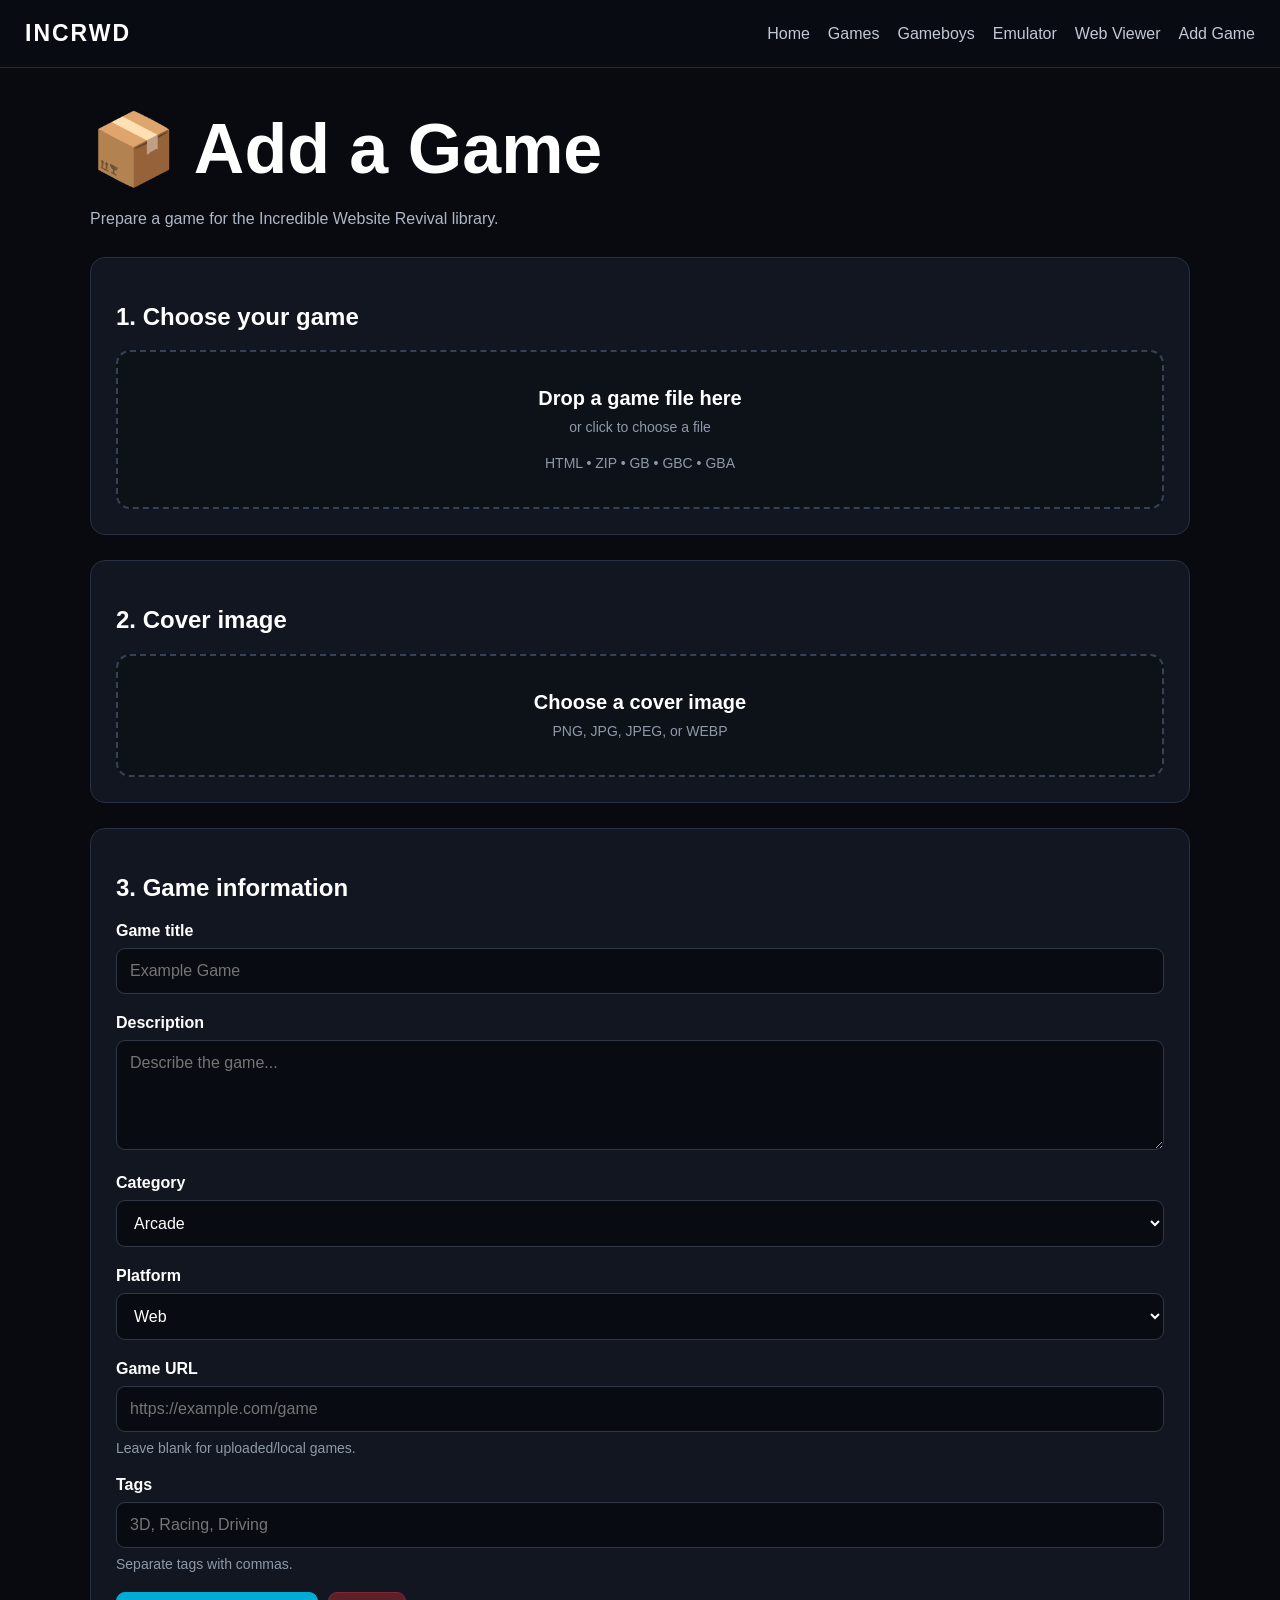
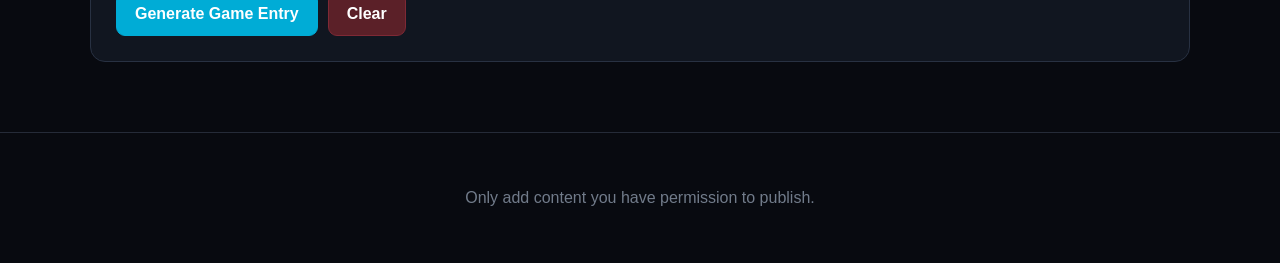
==== add-game.html @ 76abceed "Add cover image support" ====
<!DOCTYPE html>
<html lang="en">
<head>
<meta charset="UTF-8">
<meta name="viewport" content="width=device-width, initial-scale=1.0">
<title>Add Game | Incredible Website Revival</title>

<style>
*{box-sizing:border-box}

body{
    margin:0;
    min-height:100vh;
    font-family:Arial,Helvetica,sans-serif;
    background:#080a10;
    color:#fff
}

header{
    min-height:68px;
    display:flex;
    align-items:center;
    justify-content:space-between;
    gap:20px;
    padding:14px 25px;
    background:#090b12;
    border-bottom:1px solid #252b38
}

.logo{
    font-size:23px;
    font-weight:900;
    letter-spacing:2px
}

nav{
    display:flex;
    flex-wrap:wrap;
    gap:18px
}

nav a{
    color:#c2c9d4;
    text-decoration:none
}

nav a:hover{color:#fff}

main{
    width:min(1100px,94%);
    margin:auto;
    padding:40px 0 70px
}

h1{
    margin:0;
    font-size:clamp(38px,7vw,70px)
}

.subtitle{
    color:#aeb7c5;
    line-height:1.6
}

.panel{
    margin-top:25px;
    padding:25px;
    background:#111620;
    border:1px solid #283142;
    border-radius:15px
}

label{
    display:block;
    margin-bottom:8px;
    font-weight:bold
}

input,select,textarea{
    width:100%;
    padding:13px;
    border-radius:9px;
    border:1px solid #303847;
    background:#080b11;
    color:#fff;
    font:inherit
}

textarea{
    min-height:110px;
    resize:vertical
}

.field{margin-bottom:20px}

.dropzone{
    padding:35px 20px;
    text-align:center;
    border:2px dashed #374256;
    border-radius:14px;
    background:#0d1118;
    cursor:pointer;
    transition:.2s
}

.dropzone:hover,
.dropzone.dragging{
    border-color:#00c8ee;
    background:#101923
}

.dropzone strong{
    display:block;
    font-size:20px;
    margin-bottom:8px
}

.muted{
    color:#8f99a8;
    font-size:14px
}

.button-row{
    display:flex;
    flex-wrap:wrap;
    gap:10px
}

button{
    padding:12px 18px;
    border-radius:9px;
    border:1px solid #303847;
    background:#171d28;
    color:#fff;
    cursor:pointer;
    font:inherit;
    font-weight:bold
}

button:hover{background:#202838}

.primary{
    background:#00acd6;
    border-color:#00acd6
}

.primary:hover{background:#00c2ed}

.danger{
    background:#5b2028;
    border-color:#7f2935
}

.result{display:none}

pre{
    margin:0;
    padding:18px;
    overflow-x:auto;
    background:#07090d;
    border:1px solid #242c39;
    border-radius:10px;
    color:#dbe3ee
}

.preview{
    display:none;
    margin-top:20px;
    padding:18px;
    background:#07090d;
    border-radius:10px;
    border:1px solid #242c39
}

.preview img{
    width:100%;
    max-height:300px;
    object-fit:cover;
    border-radius:10px
}

.preview iframe{
    width:100%;
    height:500px;
    border:0;
    border-radius:8px;
    background:#fff;
    margin-top:15px
}

.badge{
    display:inline-block;
    padding:6px 9px;
    margin-bottom:10px;
    border-radius:999px;
    background:#172432;
    color:#7fddf5;
    font-size:12px;
    font-weight:bold
}

.notice{
    padding:14px;
    border-radius:9px;
    background:#171d28;
    color:#aeb7c5;
    line-height:1.5
}

footer{
    padding:40px 20px;
    text-align:center;
    border-top:1px solid #252b38;
    color:#717b8a
}

@media(max-width:700px){
    header{flex-direction:column}
    nav{justify-content:center}
}
</style>
</head>

<body>

<header>
    <div class="logo">INCRWD</div>

    <nav>
        <a href="index.html">Home</a>
        <a href="games.html">Games</a>
        <a href="gameboys.html">Gameboys</a>
        <a href="emulator.html">Emulator</a>
        <a href="web.html">Web Viewer</a>
        <a href="add-game.html">Add Game</a>
    </nav>
</header>

<main>

<h1>📦 Add a Game</h1>

<p class="subtitle">
    Prepare a game for the Incredible Website Revival library.
</p>

<div class="panel">

    <h2>1. Choose your game</h2>

    <div id="dropzone" class="dropzone">
        <strong>Drop a game file here</strong>
        <span class="muted">or click to choose a file</span>
        <br><br>
        <span class="muted">
            HTML • ZIP • GB • GBC • GBA
        </span>
    </div>

    <input
        id="file"
        type="file"
        accept=".html,.htm,.zip,.gb,.gbc,.gba"
        hidden
    >

    <div
        id="fileInfo"
        class="notice"
        style="display:none;margin-top:15px;">
    </div>

</div>

<div class="panel">

    <h2>2. Cover image</h2>

    <div id="imageDropzone" class="dropzone">

        <strong>Choose a cover image</strong>

        <span class="muted">
            PNG, JPG, JPEG, or WEBP
        </span>

    </div>

    <input
        id="imageFile"
        type="file"
        accept=".png,.jpg,.jpeg,.webp"
        hidden
    >

    <div
        id="imageInfo"
        class="notice"
        style="display:none;margin-top:15px;">
    </div>

    <div
        id="imagePreview"
        class="preview">
        <img id="previewImage" alt="Game cover">
    </div>

</div>

<div class="panel">

    <h2>3. Game information</h2>

    <div class="field">
        <label for="title">Game title</label>

        <input
            id="title"
            type="text"
            placeholder="Example Game">
    </div>

    <div class="field">
        <label for="description">Description</label>

        <textarea
            id="description"
            placeholder="Describe the game..."></textarea>
    </div>

    <div class="field">
        <label for="category">Category</label>

        <select id="category">
            <option>Arcade</option>
            <option>Action</option>
            <option>Adventure</option>
            <option>Racing</option>
            <option>Platformer</option>
            <option>Puzzle</option>
            <option>Strategy</option>
            <option>Sports</option>
            <option>Multiplayer</option>
            <option>Indie</option>
            <option>Educational</option>
            <option>Creative</option>
            <option>Gameboys</option>
            <option>Other</option>
        </select>
    </div>

    <div class="field">
        <label for="platform">Platform</label>

        <select id="platform">
            <option>Web</option>
            <option>PC</option>
            <option>Game Boy</option>
            <option>Game Boy Color</option>
            <option>Game Boy Advance</option>
            <option>Other</option>
        </select>
    </div>

    <div class="field">
        <label for="url">Game URL</label>

        <input
            id="url"
            type="url"
            placeholder="https://example.com/game">

        <div class="muted" style="margin-top:8px">
            Leave blank for uploaded/local games.
        </div>
    </div>

    <div class="field">
        <label for="tags">Tags</label>

        <input
            id="tags"
            type="text"
            placeholder="3D, Racing, Driving">

        <div class="muted" style="margin-top:8px">
            Separate tags with commas.
        </div>
    </div>

    <div class="button-row">

        <button id="generate" class="primary">
            Generate Game Entry
        </button>

        <button id="clear" class="danger">
            Clear
        </button>

    </div>

</div>

<div
    id="previewPanel"
    class="panel"
    style="display:none;">

    <h2>4. Preview</h2>

    <div id="previewText" class="notice"></div>

    <div id="browserPreview" class="preview">

        <h3>Browser preview</h3>

        <iframe
            id="previewFrame"
            sandbox="allow-scripts allow-forms">
        </iframe>

    </div>

</div>

<div id="resultPanel" class="panel result">

    <h2>5. Generated games.json entry</h2>

    <p class="muted">
        Copy this object into your games.json.
    </p>

    <pre id="result"></pre>

    <div class="button-row" style="margin-top:15px">

        <button id="copy" class="primary">
            Copy JSON
        </button>

    </div>

    <div class="notice" style="margin-top:20px">

        <strong>Important:</strong>
        The game and cover image still need to be added
        to your repository through GitHub/Codespaces.

    </div>

</div>

</main>

<footer>
    <p>Only add content you have permission to publish.</p>
</footer>

<script>

const fileInput =
    document.getElementById("file");

const dropzone =
    document.getElementById("dropzone");

const fileInfo =
    document.getElementById("fileInfo");

const imageInput =
    document.getElementById("imageFile");

const imageDropzone =
    document.getElementById("imageDropzone");

const imageInfo =
    document.getElementById("imageInfo");

const imagePreview =
    document.getElementById("imagePreview");

const previewImage =
    document.getElementById("previewImage");

const titleInput =
    document.getElementById("title");

const descriptionInput =
    document.getElementById("description");

const categoryInput =
    document.getElementById("category");

const platformInput =
    document.getElementById("platform");

const urlInput =
    document.getElementById("url");

const tagsInput =
    document.getElementById("tags");

const result =
    document.getElementById("result");

const resultPanel =
    document.getElementById("resultPanel");

const previewPanel =
    document.getElementById("previewPanel");

const previewText =
    document.getElementById("previewText");

const browserPreview =
    document.getElementById("browserPreview");

const previewFrame =
    document.getElementById("previewFrame");

let selectedFile = null;
let selectedImage = null;


/* GAME FILE */

dropzone.onclick =
    () => fileInput.click();

fileInput.onchange =
    () => {

        if(fileInput.files.length){
            setFile(fileInput.files[0]);
        }

    };


dropzone.ondragover =
    event => {

        event.preventDefault();
        dropzone.classList.add("dragging");

    };


dropzone.ondragleave =
    () => dropzone.classList.remove("dragging");


dropzone.ondrop =
    event => {

        event.preventDefault();

        dropzone.classList.remove("dragging");

        if(event.dataTransfer.files.length){
            setFile(event.dataTransfer.files[0]);
        }

    };


function setFile(file){

    selectedFile = file;

    const extension =
        getExtension(file.name);

    fileInfo.style.display = "block";

    fileInfo.innerHTML =
        `<strong>${escapeHTML(file.name)}</strong>
        <br>${formatBytes(file.size)}
        <br>Detected type: ${escapeHTML(extension || "unknown")}`;

    if(!titleInput.value.trim()){

        titleInput.value =
            file.name.replace(/\.[^/.]+$/,"");

    }

    if(
        extension === "gba" ||
        extension === "gbc" ||
        extension === "gb"
    ){

        categoryInput.value = "Gameboys";

        if(extension === "gba")
            platformInput.value = "Game Boy Advance";

        if(extension === "gbc")
            platformInput.value = "Game Boy Color";

        if(extension === "gb")
            platformInput.value = "Game Boy";
    }

}


/* IMAGE */

imageDropzone.onclick =
    () => imageInput.click();

imageInput.onchange =
    () => {

        if(imageInput.files.length){
            setImage(imageInput.files[0]);
        }

    };


imageDropzone.ondragover =
    event => {

        event.preventDefault();
        imageDropzone.classList.add("dragging");

    };


imageDropzone.ondragleave =
    () => imageDropzone.classList.remove("dragging");


imageDropzone.ondrop =
    event => {

        event.preventDefault();

        imageDropzone.classList.remove("dragging");

        if(event.dataTransfer.files.length){
            setImage(event.dataTransfer.files[0]);
        }

    };


function setImage(file){

    if(!file.type.startsWith("image/")){

        alert("Please choose an image file.");

        return;
    }

    selectedImage = file;

    imageInfo.style.display = "block";

    imageInfo.textContent =
        file.name + " • " +
        formatBytes(file.size);

    imagePreview.style.display = "block";

    previewImage.src =
        URL.createObjectURL(file);

}


/* HELPERS */

function getExtension(name){

    const parts =
        name.toLowerCase().split(".");

    return parts.length > 1
        ? parts.pop()
        : "";

}


function getGameType(file){

    const extension =
        getExtension(file.name);

    if(extension === "html" || extension === "htm")
        return "html";

    if(extension === "zip")
        return "zip";

    if(
        extension === "gb" ||
        extension === "gbc" ||
        extension === "gba"
    )
        return "emulator";

    return "file";
}


function getCore(file){

    const extension =
        getExtension(file.name);

    if(extension === "gb") return "gb";
    if(extension === "gbc") return "gbc";
    if(extension === "gba") return "gba";

    return null;
}


function slug(text){

    return text
        .toLowerCase()
        .replace(/[^a-z0-9]+/g,"-")
        .replace(/^-|-$/g,"");

}


function generateEntry(){

    const title =
        titleInput.value.trim();

    const description =
        descriptionInput.value.trim();

    const category =
        categoryInput.value;

    const platform =
        platformInput.value;

    const url =
        urlInput.value.trim();

    const tags =
        tagsInput.value
            .split(",")
            .map(x => x.trim())
            .filter(Boolean);

    if(!title){

        alert("Please enter a game title.");

        return;
    }

    const type =
        selectedFile
            ? getGameType(selectedFile)
            : "web";

    const entry = {

        title:
            title,

        description:
            description ||
            "No description provided.",

        category:
            category,

        platform:
            platform,

        type:
            type,

        featured:
            false,

        tags:
            tags

    };


    if(url){

        entry.url = url;

        if(type === "web"){
            entry.external = true;
        }

    }


    if(selectedFile){

        const extension =
            getExtension(
                selectedFile.name
            );

        if(type === "emulator"){

            entry.file =
                "games/gameboys/" +
                selectedFile.name;

            entry.core =
                getCore(selectedFile);

        }

        else if(type === "html"){

            entry.url =
                "games/browser/" +
                slug(title) +
                "/index.html";

        }

        else if(type === "zip"){

            entry.path =
                "games/browser/" +
                slug(title) +
                "/";

        }

    }


    /*
       COVER IMAGE PATH
    */

    if(selectedImage){

        entry.image =
            "games/images/" +
            selectedImage.name;

    }


    result.textContent =
        JSON.stringify(
            entry,
            null,
            4
        );

    resultPanel.style.display =
        "block";

    previewPanel.style.display =
        "block";


    previewText.innerHTML =
        `<span class="badge">
            ${escapeHTML(type.toUpperCase())}
        </span>
        <br>
        <strong>${escapeHTML(title)}</strong>
        <br>
        ${escapeHTML(
            description ||
            "No description provided."
        )}`;


    browserPreview.style.display =
        "none";


    if(
        selectedFile &&
        type === "html"
    ){

        browserPreview.style.display =
            "block";

        previewFrame.src =
            URL.createObjectURL(
                selectedFile
            );

    }

}


document
    .getElementById("generate")
    .onclick = generateEntry;


document
    .getElementById("copy")
    .onclick = async () => {

        try{

            await navigator.clipboard.writeText(
                result.textContent
            );

            document.getElementById("copy")
                .textContent = "Copied!";

            setTimeout(
                () =>
                    document.getElementById("copy")
                        .textContent = "Copy JSON",
                1500
            );

        }catch{

            alert(
                "Copy failed. Copy the JSON manually."
            );

        }

    };


document
    .getElementById("clear")
    .onclick = () => {

        selectedFile = null;
        selectedImage = null;

        fileInput.value = "";
        imageInput.value = "";

        titleInput.value = "";
        descriptionInput.value = "";
        categoryInput.value = "Arcade";
        platformInput.value = "Web";
        urlInput.value = "";
        tagsInput.value = "";

        fileInfo.style.display = "none";
        imageInfo.style.display = "none";
        imagePreview.style.display = "none";
        previewPanel.style.display = "none";
        resultPanel.style.display = "none";

        previewFrame.src = "";
        previewImage.src = "";

    };


function formatBytes(bytes){

    if(bytes === 0)
        return "0 Bytes";

    const units = [
        "Bytes",
        "KB",
        "MB",
        "GB"
    ];

    const index =
        Math.floor(
            Math.log(bytes) /
            Math.log(1024)
        );

    return (
        parseFloat(
            (
                bytes /
                Math.pow(1024,index)
            ).toFixed(2)
        ) +
        " " +
        units[index]
    );

}


function escapeHTML(value){

    return String(value)
        .replaceAll("&","&amp;")
        .replaceAll("<","&lt;")
        .replaceAll(">","&gt;")
        .replaceAll('"',"&quot;")
        .replaceAll("'","&#039;");

}

</script>

</body>
</html>
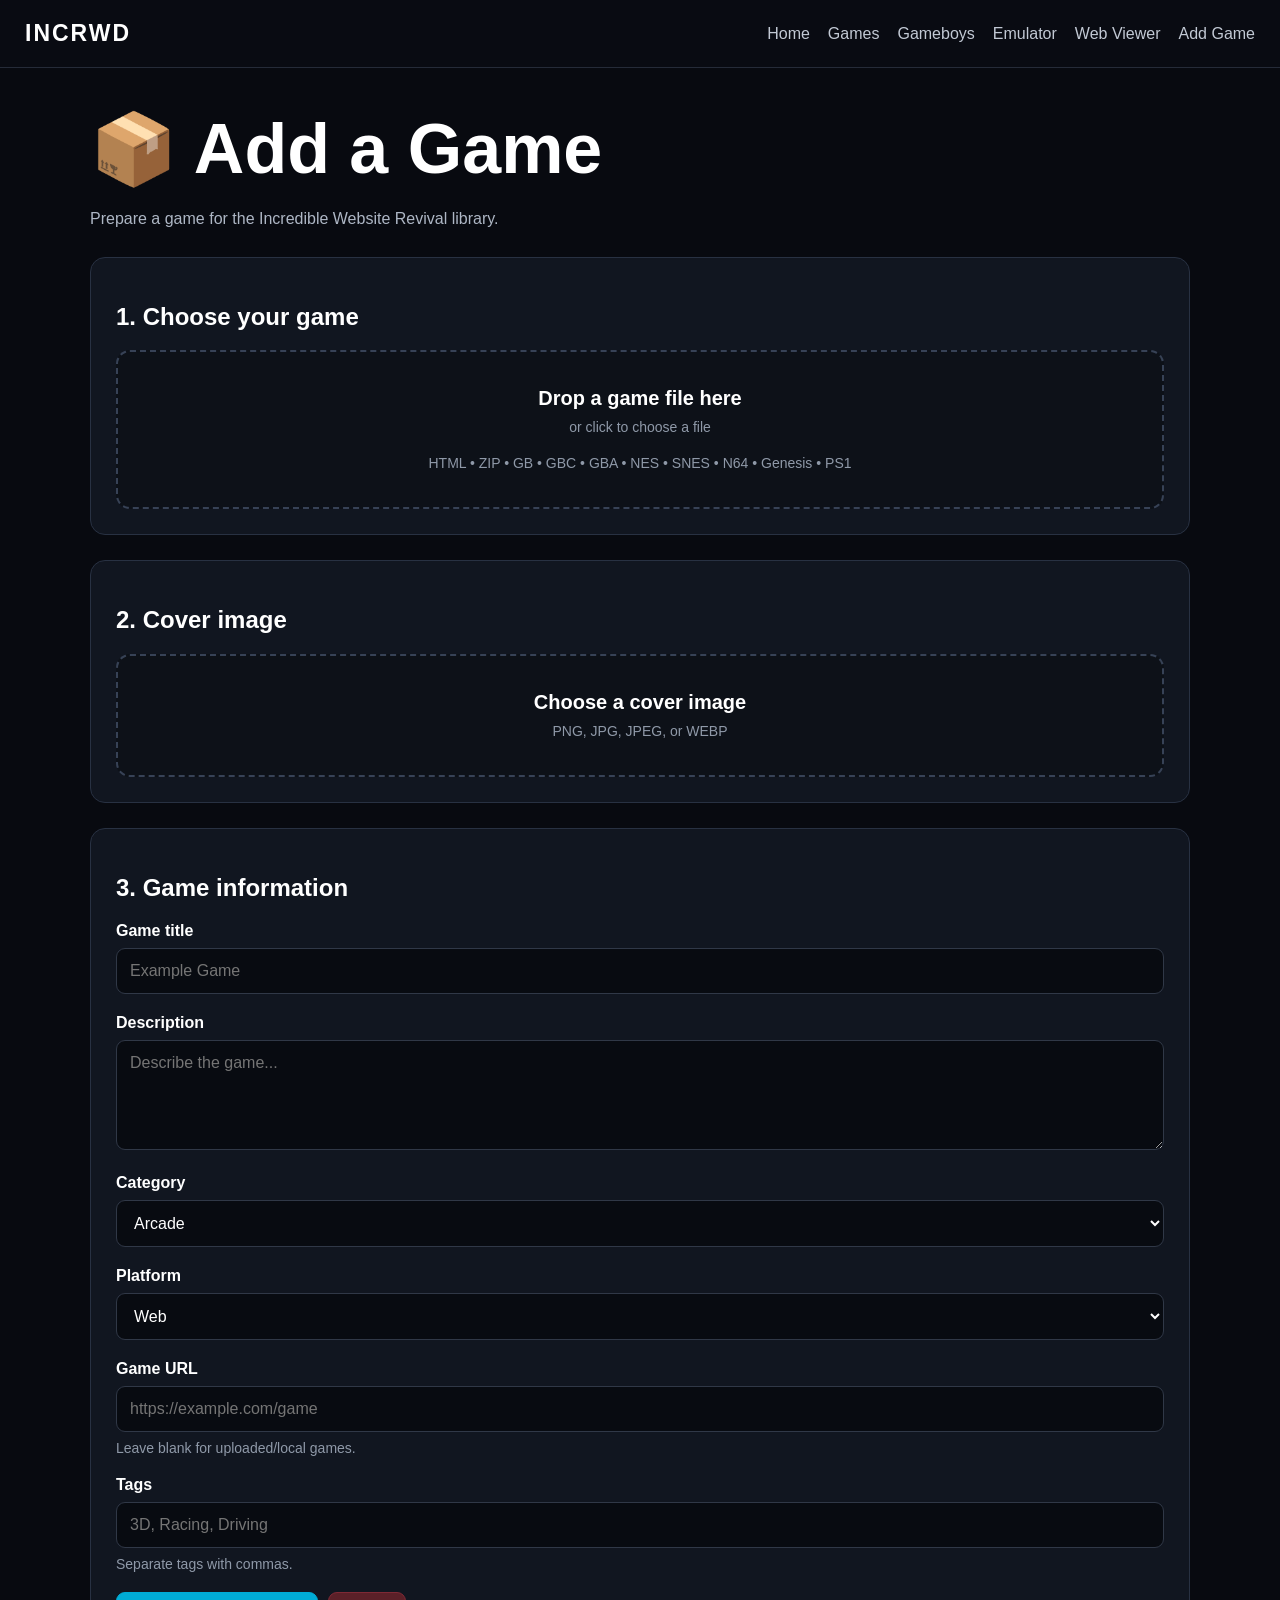
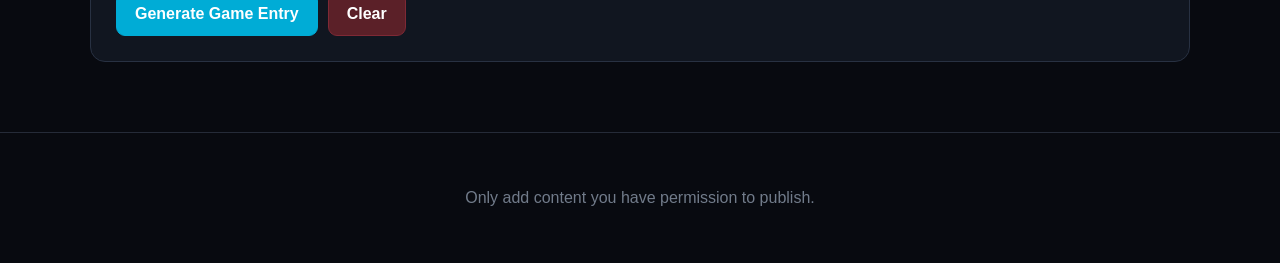
==== commit 7fc605ab: "Expand emulator file detection" ====
--- a/add-game.html
+++ b/add-game.html
@@ -253,14 +253,14 @@
         <span class="muted">or click to choose a file</span>
         <br><br>
         <span class="muted">
-            HTML • ZIP • GB • GBC • GBA
+            HTML • ZIP • GB • GBC • GBA • NES • SNES • N64 • Genesis • PS1
         </span>
     </div>
 
     <input
         id="file"
         type="file"
-        accept=".html,.htm,.zip,.gb,.gbc,.gba"
+        accept=".html,.htm,.zip,.gb,.gbc,.gba,.nes,.fds,.sfc,.smc,.n64,.z64,.v64,.md,.gen,.smd,.sms,.gg,.pce,.ngp,.ngc,.ws,.wsc,.a26,.a52,.a78,.lnx,.col,.d64,.iso,.cue,.chd,.pbp"
         hidden
     >
 
@@ -460,560 +460,51 @@
 
 <script>
 
-const fileInput =
-    document.getElementById("file");
-
-const dropzone =
-    document.getElementById("dropzone");
-
-const fileInfo =
-    document.getElementById("fileInfo");
-
-const imageInput =
-    document.getElementById("imageFile");
-
-const imageDropzone =
-    document.getElementById("imageDropzone");
-
-const imageInfo =
-    document.getElementById("imageInfo");
-
-const imagePreview =
-    document.getElementById("imagePreview");
-
-const previewImage =
-    document.getElementById("previewImage");
-
-const titleInput =
-    document.getElementById("title");
-
-const descriptionInput =
-    document.getElementById("description");
-
-const categoryInput =
-    document.getElementById("category");
-
-const platformInput =
-    document.getElementById("platform");
-
-const urlInput =
-    document.getElementById("url");
-
-const tagsInput =
-    document.getElementById("tags");
-
-const result =
-    document.getElementById("result");
-
-const resultPanel =
-    document.getElementById("resultPanel");
-
-const previewPanel =
-    document.getElementById("previewPanel");
-
-const previewText =
-    document.getElementById("previewText");
-
-const browserPreview =
-    document.getElementById("browserPreview");
-
-const previewFrame =
-    document.getElementById("previewFrame");
-
-let selectedFile = null;
-let selectedImage = null;
-
-
-/* GAME FILE */
-
-dropzone.onclick =
-    () => fileInput.click();
-
-fileInput.onchange =
-    () => {
-
-        if(fileInput.files.length){
-            setFile(fileInput.files[0]);
-        }
-
-    };
-
-
-dropzone.ondragover =
-    event => {
-
-        event.preventDefault();
-        dropzone.classList.add("dragging");
-
-    };
-
-
-dropzone.ondragleave =
-    () => dropzone.classList.remove("dragging");
-
-
-dropzone.ondrop =
-    event => {
-
-        event.preventDefault();
-
-        dropzone.classList.remove("dragging");
-
-        if(event.dataTransfer.files.length){
-            setFile(event.dataTransfer.files[0]);
-        }
-
-    };
-
-
-function setFile(file){
-
-    selectedFile = file;
-
-    const extension =
-        getExtension(file.name);
-
-    fileInfo.style.display = "block";
-
-    fileInfo.innerHTML =
-        `<strong>${escapeHTML(file.name)}</strong>
-        <br>${formatBytes(file.size)}
-        <br>Detected type: ${escapeHTML(extension || "unknown")}`;
-
-    if(!titleInput.value.trim()){
-
-        titleInput.value =
-            file.name.replace(/\.[^/.]+$/,"");
-
-    }
-
-    if(
-        extension === "gba" ||
-        extension === "gbc" ||
-        extension === "gb"
-    ){
-
-        categoryInput.value = "Gameboys";
-
-        if(extension === "gba")
-            platformInput.value = "Game Boy Advance";
-
-        if(extension === "gbc")
-            platformInput.value = "Game Boy Color";
-
-        if(extension === "gb")
-            platformInput.value = "Game Boy";
-    }
-
-}
-
-
-/* IMAGE */
-
-imageDropzone.onclick =
-    () => imageInput.click();
-
-imageInput.onchange =
-    () => {
-
-        if(imageInput.files.length){
-            setImage(imageInput.files[0]);
-        }
-
-    };
-
-
-imageDropzone.ondragover =
-    event => {
-
-        event.preventDefault();
-        imageDropzone.classList.add("dragging");
-
-    };
-
-
-imageDropzone.ondragleave =
-    () => imageDropzone.classList.remove("dragging");
-
-
-imageDropzone.ondrop =
-    event => {
-
-        event.preventDefault();
-
-        imageDropzone.classList.remove("dragging");
-
-        if(event.dataTransfer.files.length){
-            setImage(event.dataTransfer.files[0]);
-        }
-
-    };
-
-
-function setImage(file){
-
-    if(!file.type.startsWith("image/")){
-
-        alert("Please choose an image file.");
-
-        return;
-    }
-
-    selectedImage = file;
-
-    imageInfo.style.display = "block";
-
-    imageInfo.textContent =
-        file.name + " • " +
-        formatBytes(file.size);
-
-    imagePreview.style.display = "block";
-
-    previewImage.src =
-        URL.createObjectURL(file);
-
-}
-
-
-/* HELPERS */
-
-function getExtension(name){
-
-    const parts =
-        name.toLowerCase().split(".");
-
-    return parts.length > 1
-        ? parts.pop()
-        : "";
-
-}
-
-
 function getGameType(file){
-
-    const extension =
-        getExtension(file.name);
-
-    if(extension === "html" || extension === "htm")
-        return "html";
-
-    if(extension === "zip")
-        return "zip";
-
-    if(
-        extension === "gb" ||
-        extension === "gbc" ||
-        extension === "gba"
-    )
-        return "emulator";
+    const e=getExtension(file.name);
+
+    if(["html","htm"].includes(e)) return "html";
+    if(e==="zip") return "zip";
+    if(CORE[e]) return "emulator";
 
     return "file";
 }
 
+const CORE={
+    gb:"gb",
+    gbc:"gbc",
+    gba:"gba",
+    nes:"nes",
+    fds:"nes",
+    sfc:"snes",
+    smc:"snes",
+    n64:"n64",
+    z64:"n64",
+    v64:"n64",
+    md:"segaMD",
+    gen:"segaMD",
+    smd:"segaMD",
+    sms:"segaMS",
+    gg:"segaGG",
+    pce:"pce",
+    ngp:"ngp",
+    ngc:"ngp",
+    ws:"ws",
+    wsc:"ws",
+    a26:"atari2600",
+    a52:"a5200",
+    a78:"atari7800",
+    lnx:"lynx",
+    col:"coleco",
+    d64:"vice_x64sc",
+    iso:"psx",
+    cue:"psx",
+    chd:"psx",
+    pbp:"psx"
+};
 
 function getCore(file){
-
-    const extension =
-        getExtension(file.name);
-
-    if(extension === "gb") return "gb";
-    if(extension === "gbc") return "gbc";
-    if(extension === "gba") return "gba";
-
-    return null;
-}
-
-
-function slug(text){
-
-    return text
-        .toLowerCase()
-        .replace(/[^a-z0-9]+/g,"-")
-        .replace(/^-|-$/g,"");
-
-}
-
-
-function generateEntry(){
-
-    const title =
-        titleInput.value.trim();
-
-    const description =
-        descriptionInput.value.trim();
-
-    const category =
-        categoryInput.value;
-
-    const platform =
-        platformInput.value;
-
-    const url =
-        urlInput.value.trim();
-
-    const tags =
-        tagsInput.value
-            .split(",")
-            .map(x => x.trim())
-            .filter(Boolean);
-
-    if(!title){
-
-        alert("Please enter a game title.");
-
-        return;
-    }
-
-    const type =
-        selectedFile
-            ? getGameType(selectedFile)
-            : "web";
-
-    const entry = {
-
-        title:
-            title,
-
-        description:
-            description ||
-            "No description provided.",
-
-        category:
-            category,
-
-        platform:
-            platform,
-
-        type:
-            type,
-
-        featured:
-            false,
-
-        tags:
-            tags
-
-    };
-
-
-    if(url){
-
-        entry.url = url;
-
-        if(type === "web"){
-            entry.external = true;
-        }
-
-    }
-
-
-    if(selectedFile){
-
-        const extension =
-            getExtension(
-                selectedFile.name
-            );
-
-        if(type === "emulator"){
-
-            entry.file =
-                "games/gameboys/" +
-                selectedFile.name;
-
-            entry.core =
-                getCore(selectedFile);
-
-        }
-
-        else if(type === "html"){
-
-            entry.url =
-                "games/browser/" +
-                slug(title) +
-                "/index.html";
-
-        }
-
-        else if(type === "zip"){
-
-            entry.path =
-                "games/browser/" +
-                slug(title) +
-                "/";
-
-        }
-
-    }
-
-
-    /*
-       COVER IMAGE PATH
-    */
-
-    if(selectedImage){
-
-        entry.image =
-            "games/images/" +
-            selectedImage.name;
-
-    }
-
-
-    result.textContent =
-        JSON.stringify(
-            entry,
-            null,
-            4
-        );
-
-    resultPanel.style.display =
-        "block";
-
-    previewPanel.style.display =
-        "block";
-
-
-    previewText.innerHTML =
-        `<span class="badge">
-            ${escapeHTML(type.toUpperCase())}
-        </span>
-        <br>
-        <strong>${escapeHTML(title)}</strong>
-        <br>
-        ${escapeHTML(
-            description ||
-            "No description provided."
-        )}`;
-
-
-    browserPreview.style.display =
-        "none";
-
-
-    if(
-        selectedFile &&
-        type === "html"
-    ){
-
-        browserPreview.style.display =
-            "block";
-
-        previewFrame.src =
-            URL.createObjectURL(
-                selectedFile
-            );
-
-    }
-
-}
-
-
-document
-    .getElementById("generate")
-    .onclick = generateEntry;
-
-
-document
-    .getElementById("copy")
-    .onclick = async () => {
-
-        try{
-
-            await navigator.clipboard.writeText(
-                result.textContent
-            );
-
-            document.getElementById("copy")
-                .textContent = "Copied!";
-
-            setTimeout(
-                () =>
-                    document.getElementById("copy")
-                        .textContent = "Copy JSON",
-                1500
-            );
-
-        }catch{
-
-            alert(
-                "Copy failed. Copy the JSON manually."
-            );
-
-        }
-
-    };
-
-
-document
-    .getElementById("clear")
-    .onclick = () => {
-
-        selectedFile = null;
-        selectedImage = null;
-
-        fileInput.value = "";
-        imageInput.value = "";
-
-        titleInput.value = "";
-        descriptionInput.value = "";
-        categoryInput.value = "Arcade";
-        platformInput.value = "Web";
-        urlInput.value = "";
-        tagsInput.value = "";
-
-        fileInfo.style.display = "none";
-        imageInfo.style.display = "none";
-        imagePreview.style.display = "none";
-        previewPanel.style.display = "none";
-        resultPanel.style.display = "none";
-
-        previewFrame.src = "";
-        previewImage.src = "";
-
-    };
-
-
-function formatBytes(bytes){
-
-    if(bytes === 0)
-        return "0 Bytes";
-
-    const units = [
-        "Bytes",
-        "KB",
-        "MB",
-        "GB"
-    ];
-
-    const index =
-        Math.floor(
-            Math.log(bytes) /
-            Math.log(1024)
-        );
-
-    return (
-        parseFloat(
-            (
-                bytes /
-                Math.pow(1024,index)
-            ).toFixed(2)
-        ) +
-        " " +
-        units[index]
-    );
-
-}
-
-
-function escapeHTML(value){
-
-    return String(value)
-        .replaceAll("&","&amp;")
-        .replaceAll("<","&lt;")
-        .replaceAll(">","&gt;")
-        .replaceAll('"',"&quot;")
-        .replaceAll("'","&#039;");
-
+    return CORE[getExtension(file.name)] || null;
 }
 
 </script>
